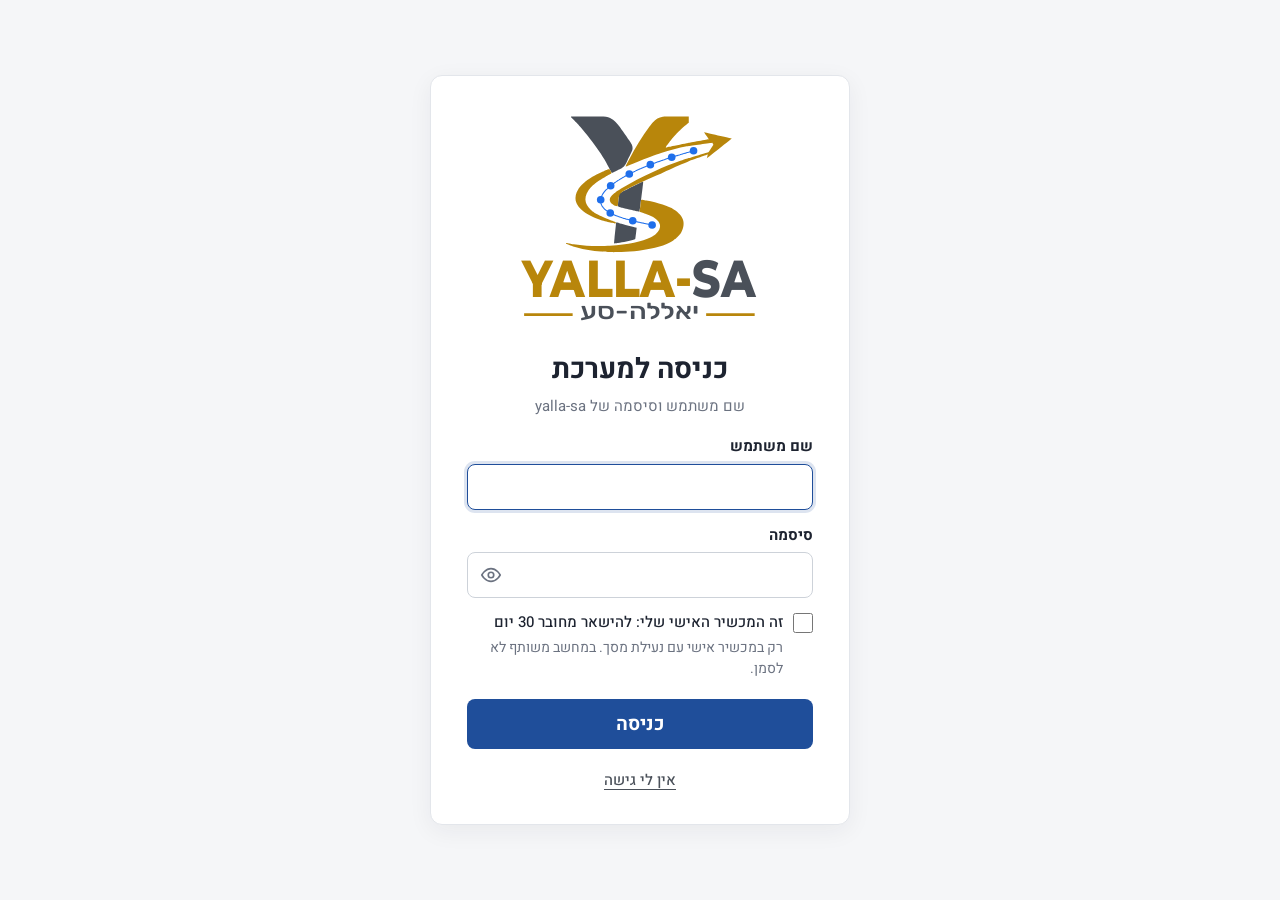
==== support/index.html @ 3d73c57f "Support inbox /support/ (approved image support-reference-v1): list, thread, 24h window, file sendin" ====
<!doctype html>
<html lang="he" dir="rtl">
<head>
<meta charset="utf-8">
<meta name="viewport" content="width=device-width, initial-scale=1">
<meta name="robots" content="noindex">
<title>שירות לקוחות · yalla-sa</title>
<script src="../assets/frame.js"></script>
<meta name="theme-color" content="#1F4E9A">
<link rel="manifest" href="manifest.webmanifest">
<link rel="icon" href="../assets/brand/yalla-sa-mark-v6.svg" type="image/svg+xml">
<link rel="stylesheet" href="../assets/fonts/fonts.css">
<link rel="stylesheet" href="support.css">
</head>
<body>
<!-- inbox for WhatsApp support (spec yalla-sa-support/docs/superpowers/specs/2026-11-18-whatsapp-design.md; approved image design/support-reference-v1.webp) -->
<header class="top">
  <a class="brand" href="/" aria-label="yalla-sa, לפורטל"><img src="../assets/brand/yalla-sa-mark-v6.svg" alt="" width="40" height="40"><span dir="ltr">yalla-sa</span></a>
  <div class="top-end">
    <span class="me"><span class="avatar" aria-hidden="true" id="meInit"></span><span id="meName"></span></span>
    <a class="btn-outline" href="/">חזרה לפורטל <span aria-hidden="true">←</span></a>
  </div>
</header>

<main id="app" hidden>
  <div class="page-head">
    <h1>שירות לקוחות</h1>
    <button class="btn-text" id="btnSettings" type="button" hidden>הגדרות</button>
  </div>
  <div class="inbox" id="inbox">
    <section class="list" id="listPane" aria-label="רשימת שיחות">
      <div class="tabs" role="tablist" id="tabs">
        <button role="tab" data-tab="open" aria-selected="true">פתוחות <b class="cnt" id="cOpen"></b></button>
        <button role="tab" data-tab="assigned" aria-selected="false">בטיפול <b class="cnt" id="cAssigned"></b></button>
        <button role="tab" data-tab="closed" aria-selected="false">סגורות</button>
      </div>
      <label class="search"><span class="sr">חיפוש</span>
        <input id="q" type="search" placeholder="חיפוש לפי שם או מספר" autocomplete="off"></label>
      <ul class="rows" id="rows"></ul>
      <p class="empty muted" id="listEmpty" hidden>אין שיחות כאן</p>
    </section>

    <section class="thread" id="threadPane" aria-label="שיחה">
      <div class="thread-none muted" id="threadNone">בחר שיחה מהרשימה</div>
      <div class="thread-in" id="threadIn" hidden>
        <div class="th-head">
          <button class="back" id="btnBack" type="button" aria-label="חזרה לרשימה">›</button>
          <div class="who"><h2 id="thName"></h2><span class="num" dir="ltr" id="thNum"></span></div>
          <span class="chip" id="thChip"></span>
          <div class="th-actions">
            <div class="menu-wrap">
              <button class="btn-outline sm" id="btnAssign" type="button" aria-haspopup="menu" aria-expanded="false">שיוך <span aria-hidden="true">▾</span></button>
              <ul class="menu" id="assignMenu" role="menu" hidden></ul>
            </div>
            <button class="btn-outline sm" id="btnClose" type="button">סגירת פנייה</button>
            <div class="menu-wrap">
              <button class="btn-outline sm icon" id="btnMore" type="button" aria-label="עוד פעולות" aria-haspopup="menu" aria-expanded="false">⋯</button>
              <ul class="menu" id="moreMenu" role="menu" hidden>
                <li><button role="menuitem" type="button" id="miRefresh">רענון</button></li>
              </ul>
            </div>
          </div>
        </div>
        <ol class="msgs" id="msgs" aria-live="polite"></ol>
        <form class="composer" id="composer" autocomplete="off">
          <div class="comp-row">
            <label class="sr" for="reply">כתיבת תשובה</label>
            <textarea id="reply" rows="1" placeholder="כתיבת תשובה…" maxlength="4096"></textarea>
            <label class="btn-outline sm icon attach" title="שליחת קובץ"><span class="sr">שליחת קובץ</span>📎
              <input type="file" id="file" hidden></label>
            <button class="btn-primary" id="btnSend" type="submit">שליחה</button>
          </div>
          <p class="window muted" id="winLine"><span aria-hidden="true">ⓘ</span> <span id="winText"></span></p>
          <p class="msg err" id="sendMsg" role="alert"></p>
        </form>
        <div class="closed-note" id="winClosed" hidden>
          <span class="ic" aria-hidden="true">✆</span>
          <p>עברו 24 שעות מההודעה האחרונה של הלקוח. אי אפשר לענות בוואטסאפ. אפשר לחזור ללקוח בטלפון או במייל.</p>
        </div>
      </div>
    </section>
  </div>
</main>

<!-- settings (platform admin) -->
<dialog class="card-dlg" id="dlgSettings" aria-labelledby="setTitle">
  <form id="setForm" method="dialog">
    <div class="dlg-head"><h2 id="setTitle">הגדרות</h2><button class="x" type="button" id="setX" aria-label="סגירה">✕</button></div>
    <section class="spend">
      <h3>הוצאה החודש</h3>
      <p class="big"><b id="spNow"></b> <span class="muted">מתוך</span> <span id="spCap"></span> <span class="pct" id="spPct"></span></p>
      <div class="bar" role="progressbar" aria-labelledby="spNow" id="spBar"><i></i></div>
      <p class="muted sm" id="spSplit"></p>
    </section>
    <div class="grid">
      <label for="sCap">תקרה חודשית (₪)</label><input id="sCap" type="number" min="0" step="1" inputmode="numeric">
      <span>התראות אליי</span>
      <div class="seg" role="radiogroup" aria-label="התראות אליי" id="sChan">
        <label><input type="radio" name="chan" value="whatsapp"><span>וואטסאפ</span></label>
        <label><input type="radio" name="chan" value="email"><span>מייל</span></label>
        <label><input type="radio" name="chan" value="off"><span>כבוי</span></label>
      </div>
      <label for="sTo">מספר להתראות</label><input id="sTo" type="tel" dir="ltr" placeholder="050-0000000">
      <span>שעות פעילות</span>
      <div class="hours">
        <span class="muted" id="sDays">א׳–ה׳</span>
        <input id="sFrom" type="time" aria-label="משעה"> – <input id="sTo2" type="time" aria-label="עד שעה">
      </div>
    </div>
    <p class="muted sm" id="chanNote" hidden>התראות במייל יעבדו אחרי הקמת תיבת המייל. עד אז לא תישלח התראה.</p>
    <h3>תשובות מוכנות</h3>
    <div class="answers" id="answers"></div>
    <p class="msg" id="setMsg" role="status"></p>
    <div class="dlg-foot"><button class="btn-primary" id="setSave" type="submit">שמירה</button></div>
  </form>
</dialog>

<!-- two-step code (aal2): support data is personal data -->
<dialog class="card-dlg narrow" id="dlgStep" aria-labelledby="stTitle">
  <form id="stepForm">
    <h2 id="stTitle">קוד אימות</h2>
    <p class="muted">הפניות כוללות מידע אישי. הקלד את הקוד מאפליקציית האימות.</p>
    <label class="sr" for="stOtp">קוד בן 6 ספרות</label>
    <input id="stOtp" inputmode="numeric" autocomplete="one-time-code" maxlength="6" dir="ltr" class="otp">
    <p class="msg" id="stMsg" role="alert"></p>
    <div class="dlg-foot"><button class="btn-primary" type="submit" id="stOk">אישור</button></div>
  </form>
</dialog>

<div class="state" id="state" role="status"><p id="stateText">טוען…</p><p id="stateAct"></p></div>

<script src="../assets/auth-settings.js"></script>
<script src="support.js"></script>
</body>
</html>
---- assets/fonts/fonts.css ----
/* Self-hosted fonts (security review L8: no Google Fonts request, so the user's IP is not sent to Google). SIL Open Font License. */
@font-face {
  font-family: 'Heebo';
  font-style: normal;
  font-weight: 400;
  font-display: swap;
  src: url(heebo-hebrew-NGS6v5_NC0k9P9H0TbFzsQ.woff2) format('woff2');
  unicode-range: U+0307-0308, U+0590-05FF, U+200C-2010, U+20AA, U+25CC, U+FB1D-FB4F;
}
@font-face {
  font-family: 'Heebo';
  font-style: normal;
  font-weight: 400;
  font-display: swap;
  src: url(heebo-latin-ext-NGS6v5_NC0k9P9H4TbFzsQ.woff2) format('woff2');
  unicode-range: U+0100-02BA, U+02BD-02C5, U+02C7-02CC, U+02CE-02D7, U+02DD-02FF, U+0304, U+0308, U+0329, U+1D00-1DBF, U+1E00-1E9F, U+1EF2-1EFF, U+2020, U+20A0-20AB, U+20AD-20C4, U+2113, U+2C60-2C7F, U+A720-A7FF;
}
@font-face {
  font-family: 'Heebo';
  font-style: normal;
  font-weight: 400;
  font-display: swap;
  src: url(heebo-latin-NGS6v5_NC0k9P9H2TbE.woff2) format('woff2');
  unicode-range: U+0000-00FF, U+0131, U+0152-0153, U+02BB-02BC, U+02C6, U+02DA, U+02DC, U+0304, U+0308, U+0329, U+2000-206F, U+20AC, U+2122, U+2191, U+2193, U+2212, U+2215, U+FEFF, U+FFFD;
}
@font-face {
  font-family: 'Heebo';
  font-style: normal;
  font-weight: 500;
  font-display: swap;
  src: url(heebo-hebrew-NGS6v5_NC0k9P9H0TbFzsQ.woff2) format('woff2');
  unicode-range: U+0307-0308, U+0590-05FF, U+200C-2010, U+20AA, U+25CC, U+FB1D-FB4F;
}
@font-face {
  font-family: 'Heebo';
  font-style: normal;
  font-weight: 500;
  font-display: swap;
  src: url(heebo-latin-ext-NGS6v5_NC0k9P9H4TbFzsQ.woff2) format('woff2');
  unicode-range: U+0100-02BA, U+02BD-02C5, U+02C7-02CC, U+02CE-02D7, U+02DD-02FF, U+0304, U+0308, U+0329, U+1D00-1DBF, U+1E00-1E9F, U+1EF2-1EFF, U+2020, U+20A0-20AB, U+20AD-20C4, U+2113, U+2C60-2C7F, U+A720-A7FF;
}
@font-face {
  font-family: 'Heebo';
  font-style: normal;
  font-weight: 500;
  font-display: swap;
  src: url(heebo-latin-NGS6v5_NC0k9P9H2TbE.woff2) format('woff2');
  unicode-range: U+0000-00FF, U+0131, U+0152-0153, U+02BB-02BC, U+02C6, U+02DA, U+02DC, U+0304, U+0308, U+0329, U+2000-206F, U+20AC, U+2122, U+2191, U+2193, U+2212, U+2215, U+FEFF, U+FFFD;
}
@font-face {
  font-family: 'Heebo';
  font-style: normal;
  font-weight: 700;
  font-display: swap;
  src: url(heebo-hebrew-NGS6v5_NC0k9P9H0TbFzsQ.woff2) format('woff2');
  unicode-range: U+0307-0308, U+0590-05FF, U+200C-2010, U+20AA, U+25CC, U+FB1D-FB4F;
}
@font-face {
  font-family: 'Heebo';
  font-style: normal;
  font-weight: 700;
  font-display: swap;
  src: url(heebo-latin-ext-NGS6v5_NC0k9P9H4TbFzsQ.woff2) format('woff2');
  unicode-range: U+0100-02BA, U+02BD-02C5, U+02C7-02CC, U+02CE-02D7, U+02DD-02FF, U+0304, U+0308, U+0329, U+1D00-1DBF, U+1E00-1E9F, U+1EF2-1EFF, U+2020, U+20A0-20AB, U+20AD-20C4, U+2113, U+2C60-2C7F, U+A720-A7FF;
}
@font-face {
  font-family: 'Heebo';
  font-style: normal;
  font-weight: 700;
  font-display: swap;
  src: url(heebo-latin-NGS6v5_NC0k9P9H2TbE.woff2) format('woff2');
  unicode-range: U+0000-00FF, U+0131, U+0152-0153, U+02BB-02BC, U+02C6, U+02DA, U+02DC, U+0304, U+0308, U+0329, U+2000-206F, U+20AC, U+2122, U+2191, U+2193, U+2212, U+2215, U+FEFF, U+FFFD;
}
---- support/support.css ----
/* yalla-sa support inbox. Tokens = the portal's (assets/portal.css). Approved image: design/support-reference-v1.webp */
:root{
  --ys-gold:#B8860B; --ys-primary:#1F4E9A; --ys-primary-h:#173E7C;
  --ys-bg:#F5F6F8; --ys-card:#fff; --ys-line:#E3E6EB; --ys-text:#1D2330; --ys-muted:#6B7280;
  --ys-ok:#2E9E4F; --ys-warn:#C62828; --ys-tint:#E8F0FC; --ys-grey-tint:#EEF0F3; --r:8px;
}
*{box-sizing:border-box}
[hidden]{display:none!important}
html,body{margin:0;height:100%}
body{background:var(--ys-bg);color:var(--ys-text);font:15px/1.5 Heebo,Arial,sans-serif;display:flex;flex-direction:column}
button,input,select,textarea{font:inherit;color:inherit}
:focus-visible{outline:2px solid var(--ys-primary);outline-offset:2px}
.sr{position:absolute;width:1px;height:1px;overflow:hidden;clip:rect(0 0 0 0);white-space:nowrap}
.muted{color:var(--ys-muted)} .sm{font-size:13px}
.msg{margin:6px 0 0;font-size:14px} .msg:empty{display:none} .msg.err{color:var(--ys-warn)} .msg.ok{color:var(--ys-ok)}

/* top bar (same as the portal) */
.top{display:flex;align-items:center;justify-content:space-between;gap:12px;padding:10px 24px;background:#fff;border-bottom:3px solid var(--ys-gold)}
.brand{display:flex;align-items:center;gap:10px;text-decoration:none;color:#4A5059;font-size:24px;font-weight:500}
.brand img{display:block;width:40px;height:40px}
.top-end{display:flex;align-items:center;gap:14px}
.me{display:flex;align-items:center;gap:8px;font-weight:500}
.avatar{display:inline-grid;place-items:center;width:30px;height:30px;border-radius:50%;background:var(--ys-grey-tint);color:var(--ys-muted);font-size:14px;font-weight:700}

.btn-primary{height:40px;padding:0 20px;border:0;border-radius:var(--r);background:var(--ys-primary);color:#fff;font-weight:700;cursor:pointer}
.btn-primary:hover{background:var(--ys-primary-h)} .btn-primary:disabled{opacity:.55;cursor:default}
.btn-outline{display:inline-flex;align-items:center;gap:6px;height:38px;padding:0 14px;border:1px solid var(--ys-line);border-radius:var(--r);background:#fff;color:var(--ys-text);text-decoration:none;cursor:pointer;white-space:nowrap}
.top .btn-outline{border-color:var(--ys-primary);color:var(--ys-primary);font-weight:500}
.btn-outline:hover{background:var(--ys-grey-tint)}
.btn-outline.sm{height:34px;padding:0 12px;font-size:14px} .btn-outline.icon{padding:0 10px}
.btn-text{border:0;background:none;color:var(--ys-primary);font-weight:500;cursor:pointer;padding:6px 4px}

main{flex:1;display:flex;flex-direction:column;min-height:0;padding:16px 24px 20px;max-width:1440px;width:100%;margin:0 auto}
.page-head{display:flex;align-items:center;justify-content:space-between;margin:4px 0 14px}
h1{font-size:30px;margin:0;font-weight:700}
.inbox{flex:1;display:grid;grid-template-columns:minmax(300px,35%) 1fr;gap:16px;min-height:0}

/* list */
.list,.thread{background:#fff;border:1px solid var(--ys-line);border-radius:12px;display:flex;flex-direction:column;min-height:0;overflow:hidden}
.tabs{display:flex;border-bottom:1px solid var(--ys-line)}
.tabs button{flex:1;height:48px;border:0;background:none;cursor:pointer;color:var(--ys-muted);font-weight:500;border-bottom:3px solid transparent}
.tabs button[aria-selected=true]{color:var(--ys-primary);border-bottom-color:var(--ys-primary)}
.cnt{display:inline-grid;place-items:center;min-width:20px;height:20px;padding:0 5px;border-radius:10px;background:var(--ys-tint);color:var(--ys-primary);font-size:12px}
.cnt:empty{display:none}
.search{display:block;padding:10px 12px}
.search input{width:100%;height:42px;border:1px solid var(--ys-line);border-radius:var(--r);padding:0 14px 0 36px;
  background:#fff url("data:image/svg+xml,%3Csvg xmlns='http://www.w3.org/2000/svg' width='18' height='18' fill='none' stroke='%236B7280' stroke-width='2'%3E%3Ccircle cx='8' cy='8' r='6'/%3E%3Cpath d='m13 13 4 4'/%3E%3C/svg%3E") no-repeat 12px center}
.rows{list-style:none;margin:0;padding:0;overflow-y:auto;flex:1}
.row{display:grid;grid-template-columns:36px 1fr auto;gap:4px 10px;padding:12px 14px;border-bottom:1px solid var(--ys-line);cursor:pointer;text-align:right;width:100%;background:none;border-inline:0;border-top:0}
.row:hover{background:#FAFBFC} .row[aria-current=true]{background:var(--ys-tint)}
.row .ini{grid-row:span 3;display:grid;place-items:center;width:36px;height:36px;border-radius:50%;background:var(--ys-grey-tint);color:var(--ys-muted);font-weight:700}
.row .nm{font-weight:700;overflow:hidden;text-overflow:ellipsis;white-space:nowrap}
.row .tm{color:var(--ys-muted);font-size:13px;display:flex;align-items:center;gap:6px}
.row .dot{width:8px;height:8px;border-radius:50%;background:var(--ys-primary)}
.row .pv{grid-column:2/4;color:var(--ys-muted);font-size:14px;overflow:hidden;text-overflow:ellipsis;white-space:nowrap}
.row .hd{grid-column:2/4;justify-self:start}
.chip{display:inline-block;padding:1px 10px;border-radius:12px;background:var(--ys-grey-tint);color:var(--ys-text);font-size:13px;white-space:nowrap}
.chip.blue{background:var(--ys-tint);color:var(--ys-primary)}
.empty{padding:24px;text-align:center}

/* thread */
.thread-none{margin:auto;padding:40px}
.thread-in{display:flex;flex-direction:column;min-height:0;flex:1}
.th-head{display:flex;align-items:center;gap:12px;padding:14px 18px;border-bottom:1px solid var(--ys-line);flex-wrap:wrap}
.who{flex:1;min-width:140px} .who h2{margin:0;font-size:22px} .num{color:var(--ys-muted);font-size:14px;display:inline-block}
.th-actions{display:flex;gap:8px}
.back{display:none;border:0;background:none;font-size:28px;line-height:1;cursor:pointer;color:var(--ys-primary);padding:0 4px}
.menu-wrap{position:relative}
.menu{position:absolute;top:calc(100% + 4px);inset-inline-end:0;z-index:5;list-style:none;margin:0;padding:6px;min-width:170px;background:#fff;border:1px solid var(--ys-line);border-radius:var(--r);box-shadow:0 8px 24px rgba(29,35,48,.12)}
.menu button{display:block;width:100%;text-align:right;border:0;background:none;padding:8px 10px;border-radius:6px;cursor:pointer}
.menu button:hover,.menu button:focus-visible{background:var(--ys-grey-tint)}
.menu button[aria-checked=true]{font-weight:700;color:var(--ys-primary)}
.msgs{list-style:none;margin:0;padding:18px;overflow-y:auto;flex:1;display:flex;flex-direction:column;gap:12px;background:#FBFCFD}
.b{max-width:min(520px,78%);padding:10px 14px 6px;border-radius:12px;border:1px solid var(--ys-line);background:#fff;word-break:break-word}
.b .tx{white-space:pre-wrap}
.b.in{align-self:flex-start}
.b.out{align-self:flex-end;background:var(--ys-tint);border-color:#D6E3F7}
.b.bot{background:#F1F3F6;border-color:var(--ys-line)}
.b .who-l{display:inline-block;font-size:12px;font-weight:700;padding:0 8px;border-radius:8px;background:#fff;color:var(--ys-primary);margin-bottom:4px}
.b.bot .who-l{background:var(--ys-tint)}
.b .meta{display:flex;justify-content:flex-end;gap:6px;align-items:center;font-size:12px;color:var(--ys-muted);margin-top:4px}
.b .ticks.read{color:var(--ys-primary)}
.b .fail{color:var(--ys-warn);font-weight:500}
.b .resend{margin-top:6px;border:1px solid var(--ys-primary);color:var(--ys-primary);background:#fff;border-radius:6px;padding:2px 12px;cursor:pointer;font-size:13px}
.b .tpl{display:block;font-size:12px;color:var(--ys-muted)}
.composer{border-top:1px solid var(--ys-line);padding:12px 16px}
.comp-row{display:flex;gap:8px;align-items:flex-end}
.comp-row textarea{flex:1;min-height:42px;max-height:160px;resize:none;border:1px solid var(--ys-line);border-radius:var(--r);padding:9px 12px;line-height:1.4}
.comp-row textarea:focus{border-color:var(--ys-primary);outline:none;box-shadow:0 0 0 3px rgba(31,78,154,.15)}
.attach{cursor:pointer;height:42px;font-size:18px}
.comp-row .btn-primary{height:42px}
.window{margin:6px 0 0;font-size:13px}
.closed-note{display:flex;gap:12px;align-items:flex-start;margin:12px 16px 16px;padding:14px 16px;border-radius:10px;background:var(--ys-grey-tint)}
.closed-note p{margin:0} .closed-note .ic{font-size:22px;color:var(--ys-muted)}

/* dialogs */
.card-dlg{border:1px solid var(--ys-line);border-radius:12px;padding:22px 24px;width:min(560px,calc(100vw - 32px));box-shadow:0 12px 40px rgba(29,35,48,.18)}
.card-dlg.narrow{width:min(380px,calc(100vw - 32px));text-align:center}
.card-dlg::backdrop{background:rgba(29,35,48,.35)}
.dlg-head{display:flex;justify-content:space-between;align-items:center} .dlg-head h2{margin:0}
.x{border:0;background:none;font-size:18px;cursor:pointer;color:var(--ys-muted)}
.dlg-foot{display:flex;justify-content:flex-start;margin-top:16px}
.card-dlg h3{font-size:16px;margin:18px 0 8px}
.spend .big{font-size:15px;margin:0} .spend .big b{font-size:28px}
.spend .pct{color:var(--ys-primary);font-weight:700;margin-inline-start:8px}
.bar{height:8px;border-radius:4px;background:var(--ys-grey-tint);overflow:hidden;margin:8px 0}
.bar i{display:block;height:100%;background:var(--ys-primary);width:0}
.bar.warn i{background:var(--ys-gold)} .bar.over i{background:var(--ys-warn)}
.grid{display:grid;grid-template-columns:auto 1fr;gap:10px 14px;align-items:center;margin-top:14px}
.grid input[type=number],.grid input[type=tel]{height:40px;border:1px solid var(--ys-line);border-radius:var(--r);padding:0 12px;max-width:240px}
.seg{display:inline-flex;border:1px solid var(--ys-line);border-radius:var(--r);overflow:hidden;width:max-content}
.seg label{position:relative} .seg input{position:absolute;opacity:0}
.seg span{display:block;padding:7px 16px;cursor:pointer}
.seg input:checked+span{background:var(--ys-primary);color:#fff}
.seg input:focus-visible+span{outline:2px solid var(--ys-primary);outline-offset:-2px}
.hours{display:flex;gap:8px;align-items:center} .hours input{height:38px;border:1px solid var(--ys-line);border-radius:var(--r);padding:0 8px}
.answers details{border:1px solid var(--ys-line);border-radius:var(--r);margin-bottom:8px}
.answers summary{padding:10px 12px;cursor:pointer;display:flex;justify-content:space-between}
.answers textarea{display:block;width:calc(100% - 24px);margin:0 12px 12px;min-height:80px;border:1px solid var(--ys-line);border-radius:var(--r);padding:8px}
.otp{width:180px;height:48px;font-size:24px;letter-spacing:6px;text-align:center;border:1px solid #CDD2D9;border-radius:var(--r);margin:8px auto 0;display:block}

.state{position:fixed;inset:64px 0 0;display:grid;place-content:center;text-align:center;padding:24px}
.state[hidden]{display:none}
.state a{color:var(--ys-primary)}

/* phone: one pane at a time */
@media (max-width:767px){
  .brand{font-size:20px} .brand img{width:32px;height:32px}
  .top{padding:8px 14px} .top .btn-outline{display:none}
  main{padding:10px 10px 12px}
  h1{font-size:22px} .page-head{margin:2px 4px 10px}
  .inbox{grid-template-columns:1fr}
  .inbox.show-thread .list{display:none}
  .inbox:not(.show-thread) .thread{display:none}
  .back{display:block}
  .th-head{padding:10px 12px;gap:8px} .who h2{font-size:18px}
  .th-actions{width:100%;justify-content:flex-start}
  .row{padding:14px 12px}
  .b{max-width:88%}
  .grid{grid-template-columns:1fr}
}
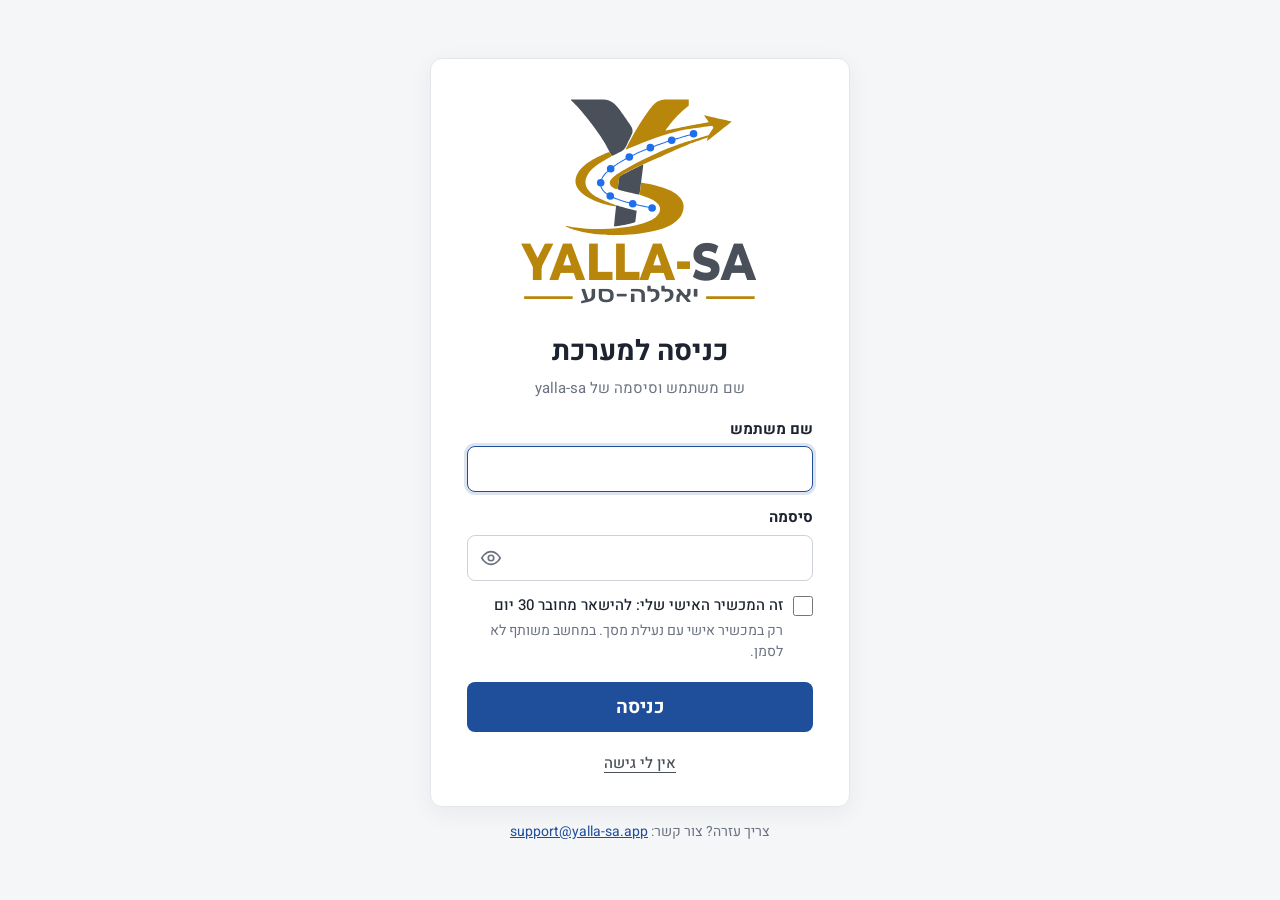
==== commit 09fd5153: "Support inbox: email inquiries (PRD-email M4-M8, M13, M15, M16) and push alert channel (M20) - Email" ====
--- a/support/index.html
+++ b/support/index.html
@@ -4,6 +4,7 @@
 <meta charset="utf-8">
 <meta name="viewport" content="width=device-width, initial-scale=1">
 <meta name="robots" content="noindex">
+<meta http-equiv="Content-Security-Policy" content="default-src 'self'; script-src 'self'; style-src 'self'; font-src 'self'; img-src 'self' data:; connect-src 'self' https://xghfcdgettrcdciwwzbl.supabase.co; base-uri 'none'; form-action 'self'; object-src 'none'">
 <title>שירות לקוחות · yalla-sa</title>
 <script src="../assets/frame.js"></script>
 <meta name="theme-color" content="#1F4E9A">
@@ -13,7 +14,7 @@
 <link rel="stylesheet" href="support.css">
 </head>
 <body>
-<!-- inbox for WhatsApp support (spec yalla-sa-support/docs/superpowers/specs/2026-11-18-whatsapp-design.md; approved image design/support-reference-v1.webp) -->
+<!-- support inbox, WhatsApp and email (spec yalla-sa-support/docs/superpowers/specs/2026-11-18-whatsapp-design.md; approved image design/support-reference-v1.webp) -->
 <header class="top">
   <a class="brand" href="/" aria-label="yalla-sa, לפורטל"><img src="../assets/brand/yalla-sa-mark-v6.svg" alt="" width="40" height="40"><span dir="ltr">yalla-sa</span></a>
   <div class="top-end">
@@ -35,7 +36,7 @@
         <button role="tab" data-tab="closed" aria-selected="false">סגורות</button>
       </div>
       <label class="search"><span class="sr">חיפוש</span>
-        <input id="q" type="search" placeholder="חיפוש לפי שם או מספר" autocomplete="off"></label>
+        <input id="q" type="search" placeholder="חיפוש לפי שם, מספר, מייל או נושא" autocomplete="off"></label>
       <ul class="rows" id="rows"></ul>
       <p class="empty muted" id="listEmpty" hidden>אין שיחות כאן</p>
     </section>
@@ -45,7 +46,8 @@
       <div class="thread-in" id="threadIn" hidden>
         <div class="th-head">
           <button class="back" id="btnBack" type="button" aria-label="חזרה לרשימה">›</button>
-          <div class="who"><h2 id="thName"></h2><span class="num" dir="ltr" id="thNum"></span></div>
+          <div class="who"><h2 id="thName"></h2><span class="num" dir="ltr" id="thNum"></span><span class="subj" id="thSubj" dir="auto" hidden></span></div>
+          <span class="chan" id="thChan"></span>
           <span class="chip" id="thChip"></span>
           <div class="th-actions">
             <div class="menu-wrap">
@@ -57,6 +59,7 @@
               <button class="btn-outline sm icon" id="btnMore" type="button" aria-label="עוד פעולות" aria-haspopup="menu" aria-expanded="false">⋯</button>
               <ul class="menu" id="moreMenu" role="menu" hidden>
                 <li><button role="menuitem" type="button" id="miRefresh">רענון</button></li>
+                <li hidden><button role="menuitem" type="button" id="miSpam">סימון כספאם</button></li>
               </ul>
             </div>
           </div>
@@ -66,7 +69,7 @@
           <div class="comp-row">
             <label class="sr" for="reply">כתיבת תשובה</label>
             <textarea id="reply" rows="1" placeholder="כתיבת תשובה…" maxlength="4096"></textarea>
-            <label class="btn-outline sm icon attach" title="שליחת קובץ"><span class="sr">שליחת קובץ</span>📎
+            <label class="btn-outline sm icon attach" id="attachLbl" title="שליחת קובץ"><span class="sr">שליחת קובץ</span>📎
               <input type="file" id="file" hidden></label>
             <button class="btn-primary" id="btnSend" type="submit">שליחה</button>
           </div>
@@ -96,18 +99,20 @@
       <label for="sCap">תקרה חודשית (₪)</label><input id="sCap" type="number" min="0" step="1" inputmode="numeric">
       <span>התראות אליי</span>
       <div class="seg" role="radiogroup" aria-label="התראות אליי" id="sChan">
+        <label><input type="radio" name="chan" value="push"><span>פוש מהאתר</span></label>
         <label><input type="radio" name="chan" value="whatsapp"><span>וואטסאפ</span></label>
         <label><input type="radio" name="chan" value="email"><span>מייל</span></label>
         <label><input type="radio" name="chan" value="off"><span>כבוי</span></label>
       </div>
-      <label for="sTo">מספר להתראות</label><input id="sTo" type="tel" dir="ltr" placeholder="050-0000000">
+      <label for="sTo" id="rowTo">מספר להתראות</label><input id="sTo" type="tel" dir="ltr" placeholder="050-0000000">
+      <label for="sMail" id="rowMail" hidden>מייל להתראות</label><input id="sMail" type="email" dir="ltr" placeholder="name@example.com" autocomplete="email" hidden>
       <span>שעות פעילות</span>
       <div class="hours">
         <span class="muted" id="sDays">א׳–ה׳</span>
         <input id="sFrom" type="time" aria-label="משעה"> – <input id="sTo2" type="time" aria-label="עד שעה">
       </div>
     </div>
-    <p class="muted sm" id="chanNote" hidden>התראות במייל יעבדו אחרי הקמת תיבת המייל. עד אז לא תישלח התראה.</p>
+    <p class="muted sm" id="chanNote" hidden>כל נציג מפעיל התראות פעם אחת בכל מכשיר: בפורטל, בתפריט שתחת השם, "הפעל התראות על פניות".</p>
     <h3>תשובות מוכנות</h3>
     <div class="answers" id="answers"></div>
     <p class="msg" id="setMsg" role="status"></p>
--- a/support/support.css
+++ b/support/support.css
@@ -49,6 +49,7 @@
 .row{display:grid;grid-template-columns:36px 1fr auto;gap:4px 10px;padding:12px 14px;border-bottom:1px solid var(--ys-line);cursor:pointer;text-align:right;width:100%;background:none;border-inline:0;border-top:0}
 .row:hover{background:#FAFBFC} .row[aria-current=true]{background:var(--ys-tint)}
 .row .ini{grid-row:span 3;display:grid;place-items:center;width:36px;height:36px;border-radius:50%;background:var(--ys-grey-tint);color:var(--ys-muted);font-weight:700}
+.row .nm.num-only{text-align:right}
 .row .nm{font-weight:700;overflow:hidden;text-overflow:ellipsis;white-space:nowrap}
 .row .tm{color:var(--ys-muted);font-size:13px;display:flex;align-items:center;gap:6px}
 .row .dot{width:8px;height:8px;border-radius:50%;background:var(--ys-primary)}
@@ -139,3 +140,17 @@
   .b{max-width:88%}
   .grid{grid-template-columns:1fr}
 }
+
+/* email (PRD-email M4: an email inquiry is marked "מייל"; M6 attachments) */
+.chan{display:inline-block;padding:0 8px;border-radius:10px;font-size:12px;font-weight:500;white-space:nowrap;border:1px solid var(--ys-line);color:var(--ys-muted);background:#fff}
+.chan.mail{border-color:#D6E3F7;color:var(--ys-primary);background:var(--ys-tint)}
+.row .hd{display:flex;gap:6px;align-items:center}
+.row .ini.mail{background:var(--ys-tint);color:var(--ys-primary)}
+.row .pv b{color:var(--ys-text);font-weight:500}
+.who .subj{display:block;font-size:14px;font-weight:500;color:var(--ys-text);overflow-wrap:anywhere}
+.b .files{display:flex;flex-wrap:wrap;gap:6px;margin-top:8px}
+.b .file{display:inline-flex;gap:6px;align-items:center;max-width:100%;padding:4px 10px;border:1px solid var(--ys-line);border-radius:6px;background:#fff;color:var(--ys-primary);cursor:pointer;font-size:13px}
+.b .file span[dir=auto]{overflow:hidden;text-overflow:ellipsis;white-space:nowrap;max-width:260px}
+.b .file:disabled{opacity:.6;cursor:progress}
+.b .dropped{display:block;margin-top:6px;font-size:13px;color:var(--ys-warn)}
+.grid input[type=email]{height:40px;border:1px solid var(--ys-line);border-radius:var(--r);padding:0 12px;max-width:280px}
